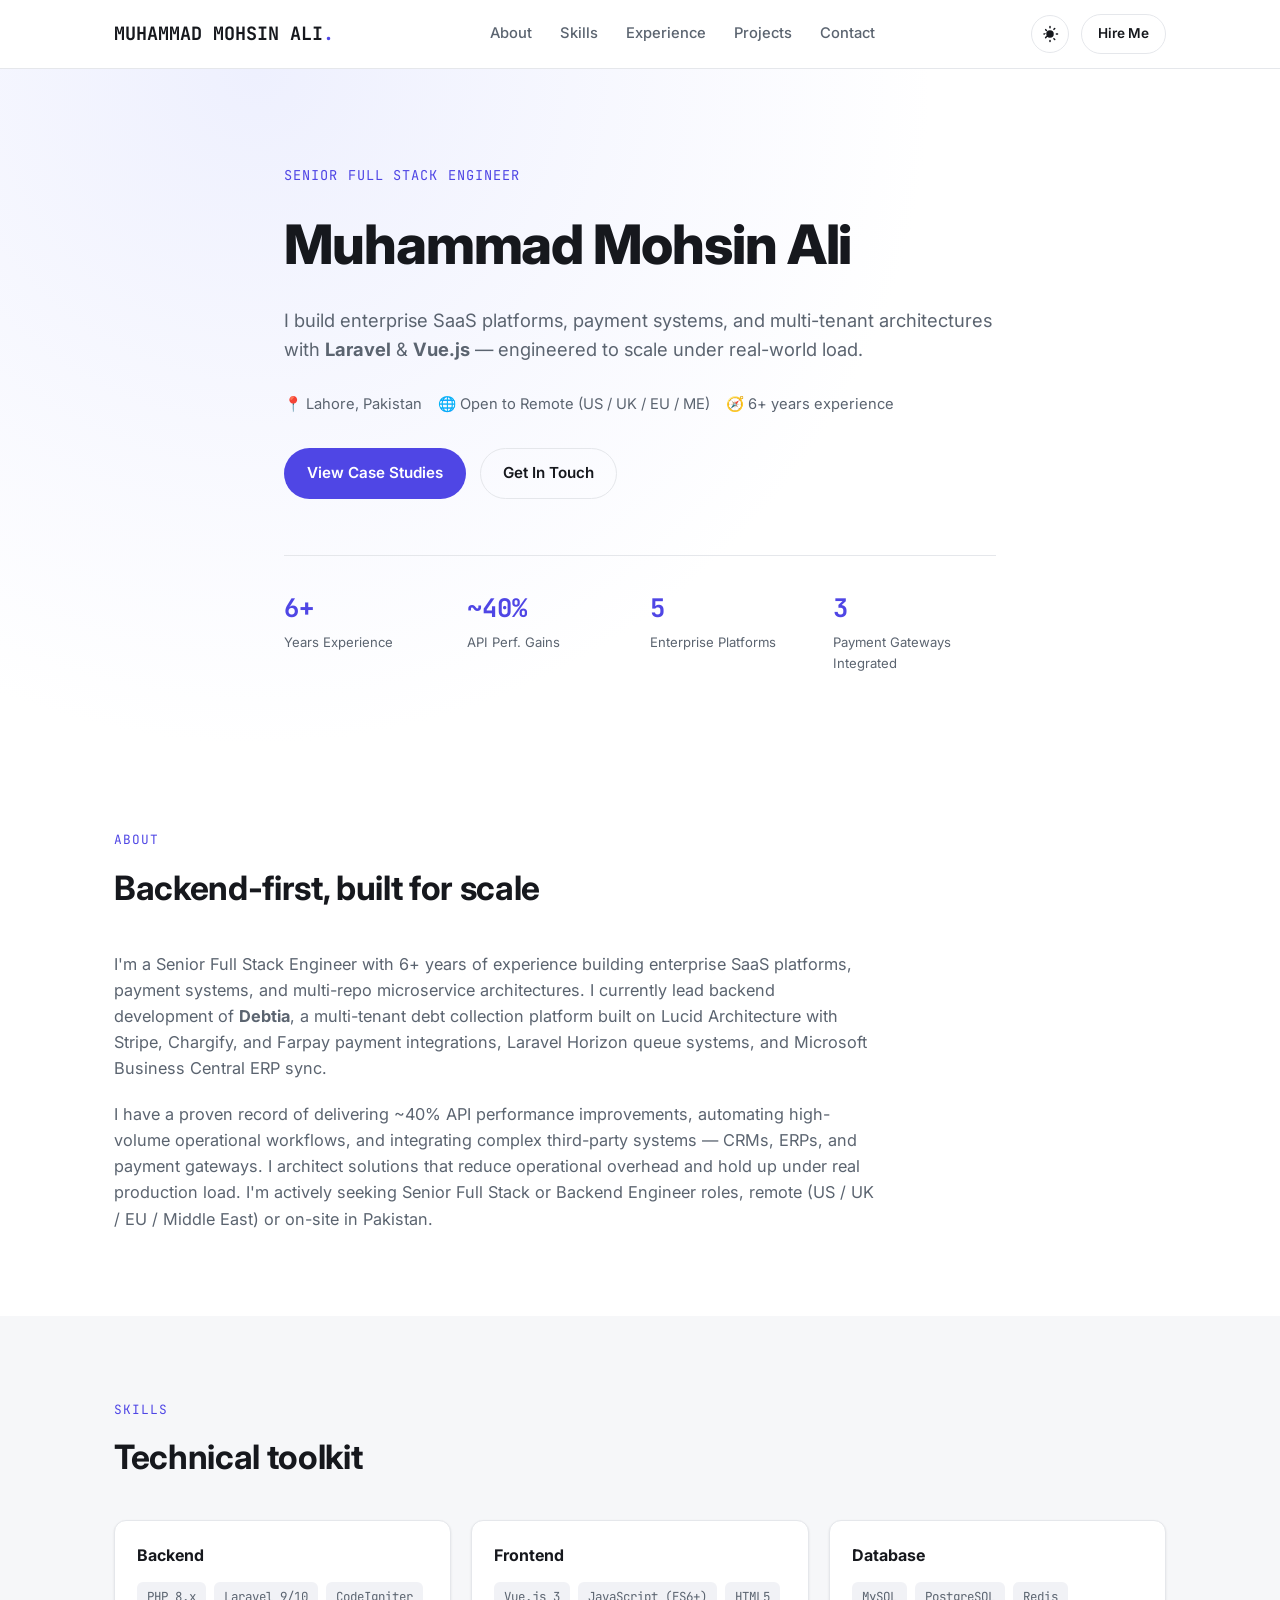
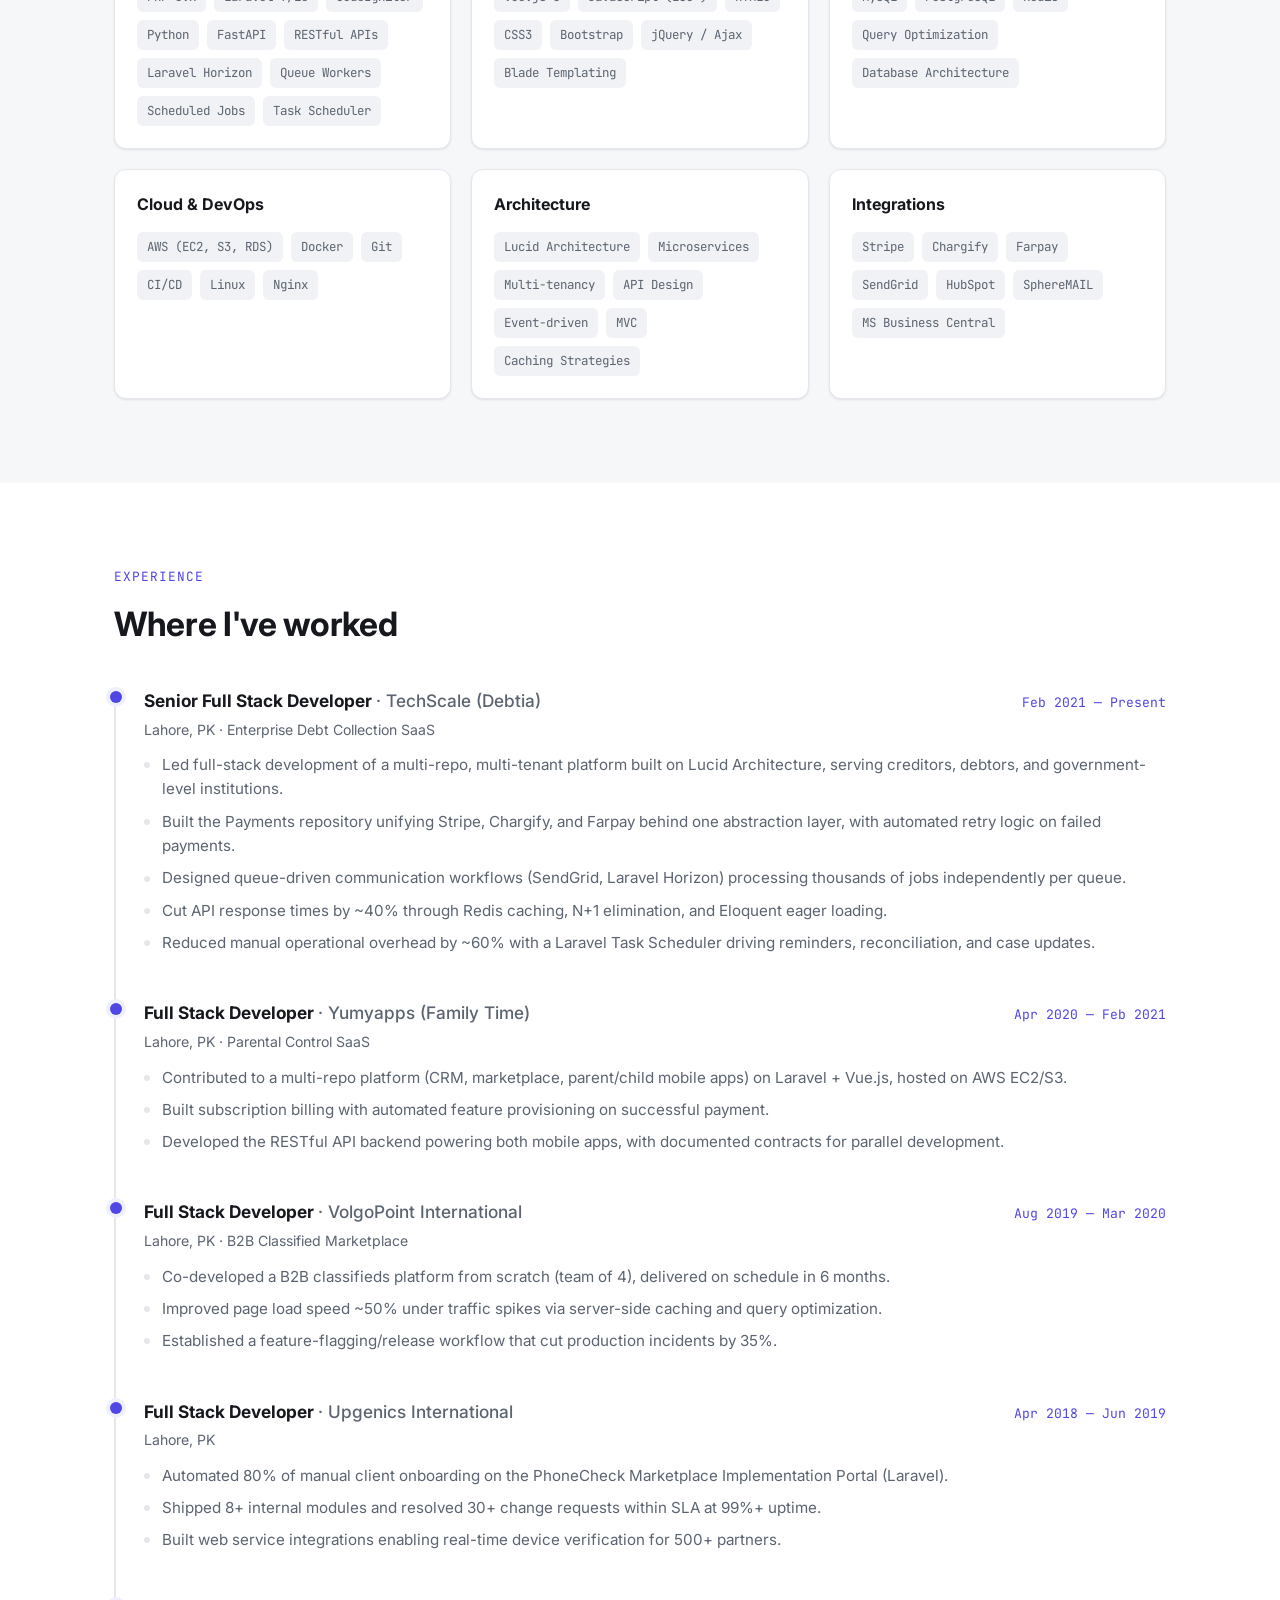
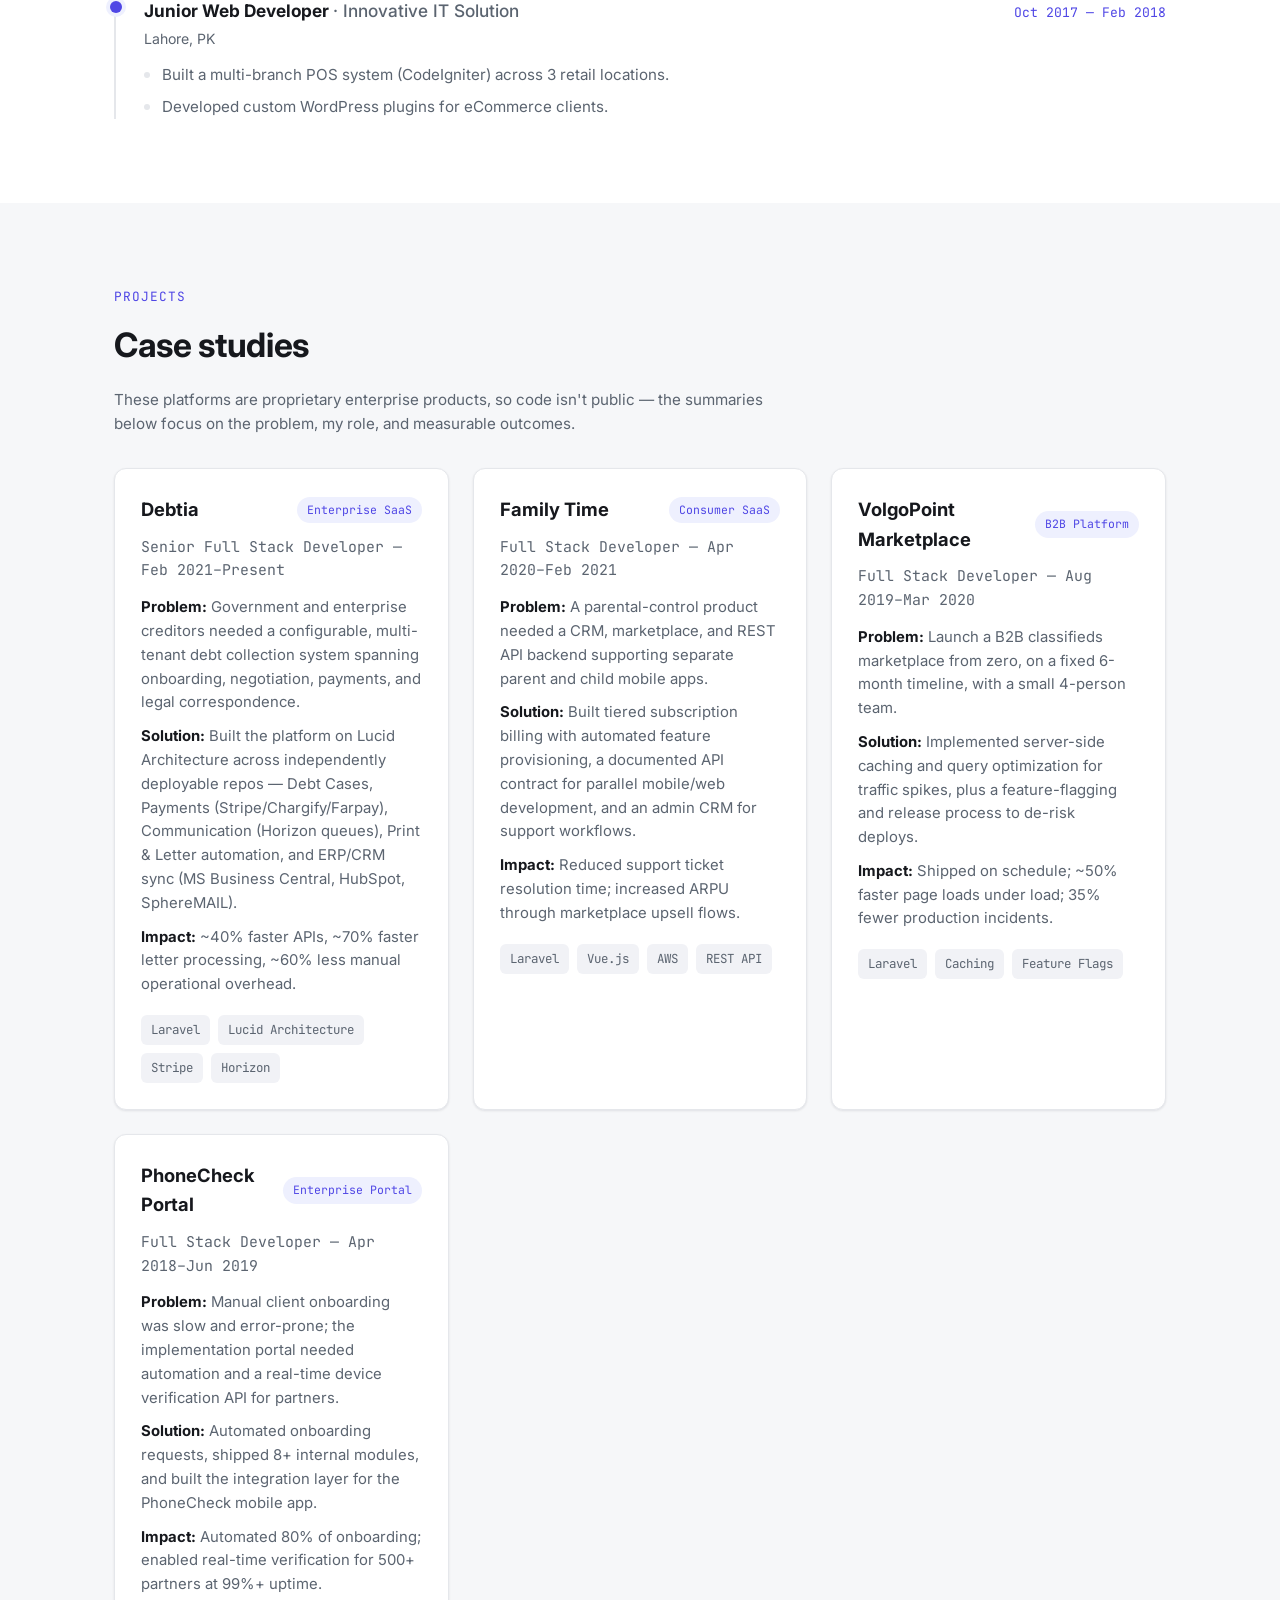
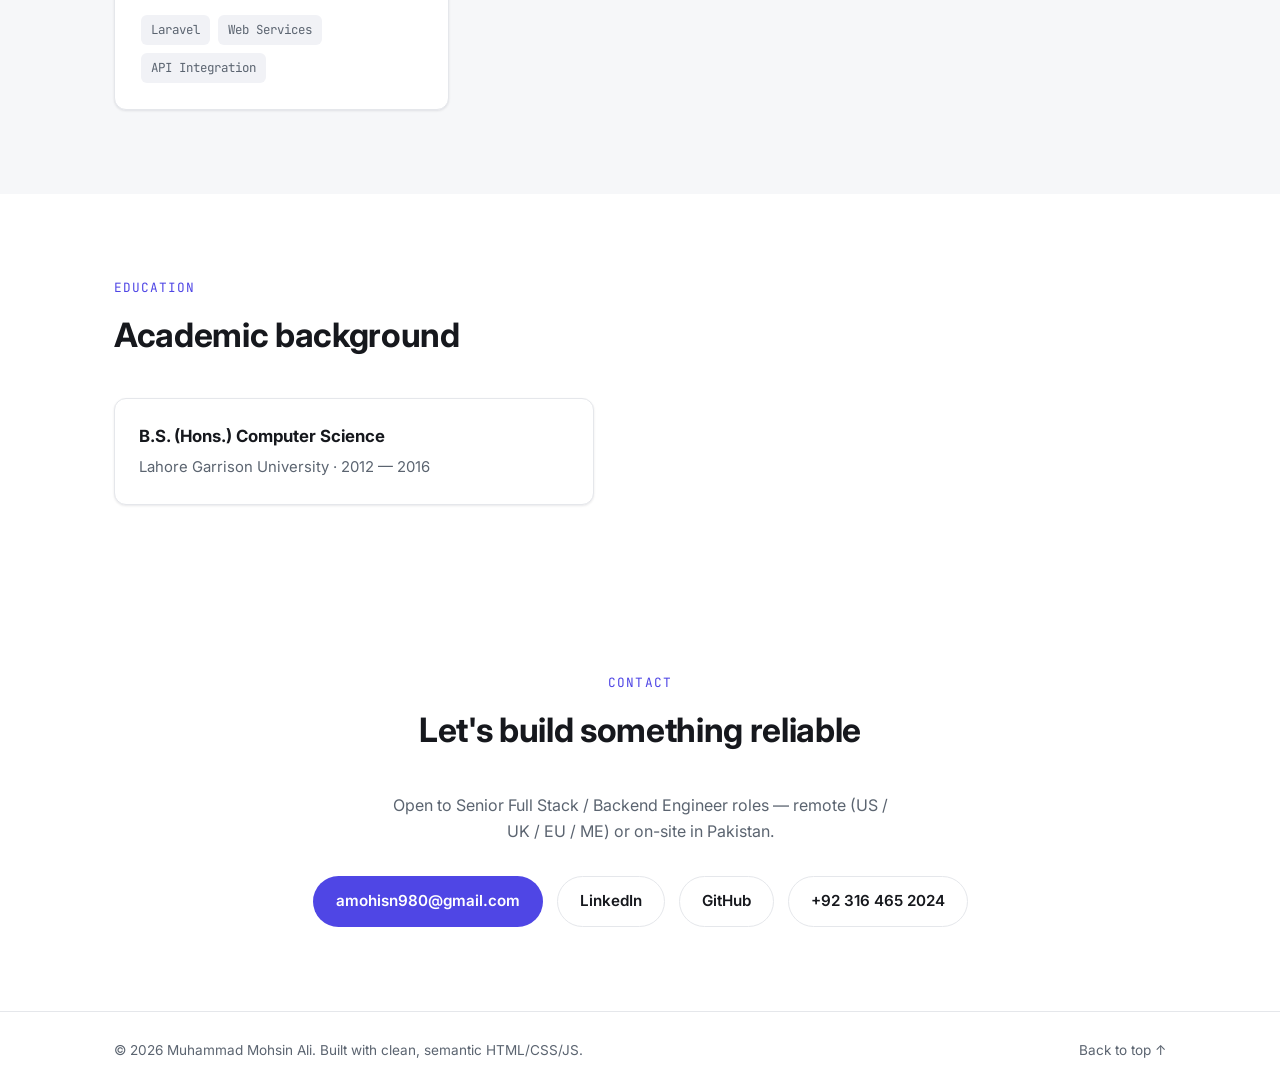
==== index.html @ e459db91 "portfolio updated" ====
<!DOCTYPE html>
<html lang="en">
<head>
<meta charset="UTF-8">
<meta name="viewport" content="width=device-width, initial-scale=1.0">
<title>Muhammad Mohsin Ali — Senior Full Stack Engineer</title>
<meta name="description" content="Senior Full Stack Engineer specializing in Laravel, Vue.js, and cloud architecture for enterprise SaaS and payment platforms.">
<link rel="preconnect" href="https://fonts.googleapis.com">
<link rel="preconnect" href="https://fonts.gstatic.com" crossorigin>
<link href="https://fonts.googleapis.com/css2?family=Inter:wght@400;500;600;700;800&family=JetBrains+Mono:wght@400;500;600&display=swap" rel="stylesheet">
<link rel="stylesheet" href="css/style.css">
</head>
<body>

<a class="skip-link" href="#main">Skip to content</a>

<header class="site-header" id="top">
  <div class="container header-inner">
    <a href="#top" class="logo">MUHAMMAD MOHSIN ALI<span class="logo-dot">.</span></a>

    <nav class="nav" id="nav">
      <a href="#about">About</a>
      <a href="#skills">Skills</a>
      <a href="#experience">Experience</a>
      <a href="#projects">Projects</a>
      <a href="#contact">Contact</a>
    </nav>

    <div class="header-actions">
      <button class="theme-toggle" id="themeToggle" aria-label="Toggle color theme" type="button">
        <svg class="icon-sun" viewBox="0 0 24 24" width="18" height="18" aria-hidden="true"><path fill="currentColor" d="M12 4.5a1 1 0 0 1-1-1V2a1 1 0 1 1 2 0v1.5a1 1 0 0 1-1 1zm0 15a1 1 0 0 1 1 1V22a1 1 0 1 1-2 0v-1.5a1 1 0 0 1 1-1zm7.5-7.5a1 1 0 0 1 1-1H22a1 1 0 1 1 0 2h-1.5a1 1 0 0 1-1-1zm-15 0a1 1 0 0 1 1 1H4a1 1 0 1 1 0-2h1.5a1 1 0 0 1 1 1zm12.02-5.52a1 1 0 0 1 0-1.42l1.06-1.06a1 1 0 1 1 1.42 1.42l-1.06 1.06a1 1 0 0 1-1.42 0zm-11.04 11.04a1 1 0 0 1 0-1.42l1.06-1.06a1 1 0 1 1 1.42 1.42L6.9 17.52a1 1 0 0 1-1.42 0zm11.04 0a1 1 0 0 1 1.42 0l1.06 1.06a1 1 0 1 1-1.42 1.42l-1.06-1.06a1 1 0 0 1 0-1.42zM5.52 5.52a1 1 0 0 1 1.42 0l1.06 1.06a1 1 0 1 1-1.42 1.42L5.52 6.94a1 1 0 0 1 0-1.42zM12 7a5 5 0 1 1 0 10 5 5 0 0 1 0-10z"/></svg>
        <svg class="icon-moon" viewBox="0 0 24 24" width="18" height="18" aria-hidden="true"><path fill="currentColor" d="M20.742 13.045a8.088 8.088 0 0 1-2.077.273c-4.508 0-8.16-3.653-8.16-8.16 0-1.313.313-2.552.868-3.65a.75.75 0 0 0-.917-1.026A10.083 10.083 0 0 0 3 10.917C3 16.478 7.522 21 13.083 21a10.083 10.083 0 0 0 8.475-4.535.75.75 0 0 0-.816-1.42z"/></svg>
      </button>
      <a class="btn btn-sm btn-outline" href="mailto:amohisn980@gmail.com">Hire Me</a>
      <button class="nav-toggle" id="navToggle" aria-label="Toggle navigation" aria-expanded="false" type="button">
        <span></span><span></span><span></span>
      </button>
    </div>
  </div>
</header>

<main id="main">

  <!-- HERO -->
  <section class="hero">
    <div class="container hero-inner">
      <p class="eyebrow">Senior Full Stack Engineer</p>
      <h1>Muhammad Mohsin Ali</h1>
      <p class="hero-sub">I build enterprise SaaS platforms, payment systems, and multi-tenant architectures with <strong>Laravel</strong> &amp; <strong>Vue.js</strong> — engineered to scale under real-world load.</p>

      <ul class="hero-meta">
        <li>📍 Lahore, Pakistan</li>
        <li>🌐 Open to Remote (US / UK / EU / ME)</li>
        <li>🧭 6+ years experience</li>
      </ul>

      <div class="hero-actions">
        <a href="#projects" class="btn btn-primary">View Case Studies</a>
        <a href="#contact" class="btn btn-outline">Get In Touch</a>
      </div>

      <div class="hero-stats">
        <div class="stat"><span class="stat-num">6+</span><span class="stat-label">Years Experience</span></div>
        <div class="stat"><span class="stat-num">~40%</span><span class="stat-label">API Perf. Gains</span></div>
        <div class="stat"><span class="stat-num">5</span><span class="stat-label">Enterprise Platforms</span></div>
        <div class="stat"><span class="stat-num">3</span><span class="stat-label">Payment Gateways Integrated</span></div>
      </div>
    </div>
  </section>

  <!-- ABOUT -->
  <section class="section" id="about">
    <div class="container">
      <p class="section-eyebrow">About</p>
      <h2 class="section-title">Backend-first, built for scale</h2>
      <div class="about-grid">
        <p class="about-text">
          I'm a Senior Full Stack Engineer with 6+ years of experience building enterprise SaaS platforms, payment systems,
          and multi-repo microservice architectures. I currently lead backend development of <strong>Debtia</strong>, a
          multi-tenant debt collection platform built on Lucid Architecture with Stripe, Chargify, and Farpay payment
          integrations, Laravel Horizon queue systems, and Microsoft Business Central ERP sync.
        </p>
        <p class="about-text">
          I have a proven record of delivering ~40% API performance improvements, automating high-volume operational
          workflows, and integrating complex third-party systems — CRMs, ERPs, and payment gateways. I architect solutions
          that reduce operational overhead and hold up under real production load. I'm actively seeking Senior Full Stack
          or Backend Engineer roles, remote (US / UK / EU / Middle East) or on-site in Pakistan.
        </p>
      </div>
    </div>
  </section>

  <!-- SKILLS -->
  <section class="section section-alt" id="skills">
    <div class="container">
      <p class="section-eyebrow">Skills</p>
      <h2 class="section-title">Technical toolkit</h2>

      <div class="skills-grid">
        <div class="skill-card">
          <h3>Backend</h3>
          <div class="tag-list">
            <span class="tag">PHP 8.x</span><span class="tag">Laravel 9/10</span><span class="tag">CodeIgniter</span>
            <span class="tag">Python</span><span class="tag">FastAPI</span>
            <span class="tag">RESTful APIs</span><span class="tag">Laravel Horizon</span><span class="tag">Queue Workers</span>
            <span class="tag">Scheduled Jobs</span><span class="tag">Task Scheduler</span>
          </div>
        </div>
        <div class="skill-card">
          <h3>Frontend</h3>
          <div class="tag-list">
            <span class="tag">Vue.js 3</span><span class="tag">JavaScript (ES6+)</span><span class="tag">HTML5</span>
            <span class="tag">CSS3</span><span class="tag">Bootstrap</span><span class="tag">jQuery / Ajax</span>
            <span class="tag">Blade Templating</span>
          </div>
        </div>
        <div class="skill-card">
          <h3>Database</h3>
          <div class="tag-list">
            <span class="tag">MySQL</span><span class="tag">PostgreSQL</span><span class="tag">Redis</span>
            <span class="tag">Query Optimization</span><span class="tag">Database Architecture</span>
          </div>
        </div>
        <div class="skill-card">
          <h3>Cloud &amp; DevOps</h3>
          <div class="tag-list">
            <span class="tag">AWS (EC2, S3, RDS)</span><span class="tag">Docker</span><span class="tag">Git</span>
            <span class="tag">CI/CD</span><span class="tag">Linux</span><span class="tag">Nginx</span>
          </div>
        </div>
        <div class="skill-card">
          <h3>Architecture</h3>
          <div class="tag-list">
            <span class="tag">Lucid Architecture</span><span class="tag">Microservices</span><span class="tag">Multi-tenancy</span>
            <span class="tag">API Design</span><span class="tag">Event-driven</span><span class="tag">MVC</span>
            <span class="tag">Caching Strategies</span>
          </div>
        </div>
        <div class="skill-card">
          <h3>Integrations</h3>
          <div class="tag-list">
            <span class="tag">Stripe</span><span class="tag">Chargify</span><span class="tag">Farpay</span>
            <span class="tag">SendGrid</span><span class="tag">HubSpot</span><span class="tag">SphereMAIL</span>
            <span class="tag">MS Business Central</span>
          </div>
        </div>
      </div>
    </div>
  </section>

  <!-- EXPERIENCE -->
  <section class="section" id="experience">
    <div class="container">
      <p class="section-eyebrow">Experience</p>
      <h2 class="section-title">Where I've worked</h2>

      <ol class="timeline">
        <li class="timeline-item">
          <div class="timeline-marker"></div>
          <div class="timeline-content">
            <div class="timeline-head">
              <h3>Senior Full Stack Developer <span class="timeline-company">· TechScale (Debtia)</span></h3>
              <span class="timeline-date">Feb 2021 — Present</span>
            </div>
            <p class="timeline-loc">Lahore, PK · Enterprise Debt Collection SaaS</p>
            <ul>
              <li>Led full-stack development of a multi-repo, multi-tenant platform built on Lucid Architecture, serving creditors, debtors, and government-level institutions.</li>
              <li>Built the Payments repository unifying Stripe, Chargify, and Farpay behind one abstraction layer, with automated retry logic on failed payments.</li>
              <li>Designed queue-driven communication workflows (SendGrid, Laravel Horizon) processing thousands of jobs independently per queue.</li>
              <li>Cut API response times by ~40% through Redis caching, N+1 elimination, and Eloquent eager loading.</li>
              <li>Reduced manual operational overhead by ~60% with a Laravel Task Scheduler driving reminders, reconciliation, and case updates.</li>
            </ul>
          </div>
        </li>

        <li class="timeline-item">
          <div class="timeline-marker"></div>
          <div class="timeline-content">
            <div class="timeline-head">
              <h3>Full Stack Developer <span class="timeline-company">· Yumyapps (Family Time)</span></h3>
              <span class="timeline-date">Apr 2020 — Feb 2021</span>
            </div>
            <p class="timeline-loc">Lahore, PK · Parental Control SaaS</p>
            <ul>
              <li>Contributed to a multi-repo platform (CRM, marketplace, parent/child mobile apps) on Laravel + Vue.js, hosted on AWS EC2/S3.</li>
              <li>Built subscription billing with automated feature provisioning on successful payment.</li>
              <li>Developed the RESTful API backend powering both mobile apps, with documented contracts for parallel development.</li>
            </ul>
          </div>
        </li>

        <li class="timeline-item">
          <div class="timeline-marker"></div>
          <div class="timeline-content">
            <div class="timeline-head">
              <h3>Full Stack Developer <span class="timeline-company">· VolgoPoint International</span></h3>
              <span class="timeline-date">Aug 2019 — Mar 2020</span>
            </div>
            <p class="timeline-loc">Lahore, PK · B2B Classified Marketplace</p>
            <ul>
              <li>Co-developed a B2B classifieds platform from scratch (team of 4), delivered on schedule in 6 months.</li>
              <li>Improved page load speed ~50% under traffic spikes via server-side caching and query optimization.</li>
              <li>Established a feature-flagging/release workflow that cut production incidents by 35%.</li>
            </ul>
          </div>
        </li>

        <li class="timeline-item">
          <div class="timeline-marker"></div>
          <div class="timeline-content">
            <div class="timeline-head">
              <h3>Full Stack Developer <span class="timeline-company">· Upgenics International</span></h3>
              <span class="timeline-date">Apr 2018 — Jun 2019</span>
            </div>
            <p class="timeline-loc">Lahore, PK</p>
            <ul>
              <li>Automated 80% of manual client onboarding on the PhoneCheck Marketplace Implementation Portal (Laravel).</li>
              <li>Shipped 8+ internal modules and resolved 30+ change requests within SLA at 99%+ uptime.</li>
              <li>Built web service integrations enabling real-time device verification for 500+ partners.</li>
            </ul>
          </div>
        </li>

        <li class="timeline-item">
          <div class="timeline-marker"></div>
          <div class="timeline-content">
            <div class="timeline-head">
              <h3>Junior Web Developer <span class="timeline-company">· Innovative IT Solution</span></h3>
              <span class="timeline-date">Oct 2017 — Feb 2018</span>
            </div>
            <p class="timeline-loc">Lahore, PK</p>
            <ul>
              <li>Built a multi-branch POS system (CodeIgniter) across 3 retail locations.</li>
              <li>Developed custom WordPress plugins for eCommerce clients.</li>
            </ul>
          </div>
        </li>
      </ol>
    </div>
  </section>

  <!-- PROJECTS / CASE STUDIES -->
  <section class="section section-alt" id="projects">
    <div class="container">
      <p class="section-eyebrow">Projects</p>
      <h2 class="section-title">Case studies</h2>
      <p class="section-note">These platforms are proprietary enterprise products, so code isn't public — the summaries below focus on the problem, my role, and measurable outcomes.</p>

      <div class="case-grid">
        <article class="case-card">
          <div class="case-head">
            <h3>Debtia</h3>
            <span class="case-tag">Enterprise SaaS</span>
          </div>
          <p class="case-role">Senior Full Stack Developer — Feb 2021–Present</p>
          <p><strong>Problem:</strong> Government and enterprise creditors needed a configurable, multi-tenant debt collection system spanning onboarding, negotiation, payments, and legal correspondence.</p>
          <p><strong>Solution:</strong> Built the platform on Lucid Architecture across independently deployable repos — Debt Cases, Payments (Stripe/Chargify/Farpay), Communication (Horizon queues), Print &amp; Letter automation, and ERP/CRM sync (MS Business Central, HubSpot, SphereMAIL).</p>
          <p><strong>Impact:</strong> ~40% faster APIs, ~70% faster letter processing, ~60% less manual operational overhead.</p>
          <div class="tag-list">
            <span class="tag">Laravel</span><span class="tag">Lucid Architecture</span><span class="tag">Stripe</span><span class="tag">Horizon</span>
          </div>
        </article>

        <article class="case-card">
          <div class="case-head">
            <h3>Family Time</h3>
            <span class="case-tag">Consumer SaaS</span>
          </div>
          <p class="case-role">Full Stack Developer — Apr 2020–Feb 2021</p>
          <p><strong>Problem:</strong> A parental-control product needed a CRM, marketplace, and REST API backend supporting separate parent and child mobile apps.</p>
          <p><strong>Solution:</strong> Built tiered subscription billing with automated feature provisioning, a documented API contract for parallel mobile/web development, and an admin CRM for support workflows.</p>
          <p><strong>Impact:</strong> Reduced support ticket resolution time; increased ARPU through marketplace upsell flows.</p>
          <div class="tag-list">
            <span class="tag">Laravel</span><span class="tag">Vue.js</span><span class="tag">AWS</span><span class="tag">REST API</span>
          </div>
        </article>

        <article class="case-card">
          <div class="case-head">
            <h3>VolgoPoint Marketplace</h3>
            <span class="case-tag">B2B Platform</span>
          </div>
          <p class="case-role">Full Stack Developer — Aug 2019–Mar 2020</p>
          <p><strong>Problem:</strong> Launch a B2B classifieds marketplace from zero, on a fixed 6-month timeline, with a small 4-person team.</p>
          <p><strong>Solution:</strong> Implemented server-side caching and query optimization for traffic spikes, plus a feature-flagging and release process to de-risk deploys.</p>
          <p><strong>Impact:</strong> Shipped on schedule; ~50% faster page loads under load; 35% fewer production incidents.</p>
          <div class="tag-list">
            <span class="tag">Laravel</span><span class="tag">Caching</span><span class="tag">Feature Flags</span>
          </div>
        </article>

        <article class="case-card">
          <div class="case-head">
            <h3>PhoneCheck Portal</h3>
            <span class="case-tag">Enterprise Portal</span>
          </div>
          <p class="case-role">Full Stack Developer — Apr 2018–Jun 2019</p>
          <p><strong>Problem:</strong> Manual client onboarding was slow and error-prone; the implementation portal needed automation and a real-time device verification API for partners.</p>
          <p><strong>Solution:</strong> Automated onboarding requests, shipped 8+ internal modules, and built the integration layer for the PhoneCheck mobile app.</p>
          <p><strong>Impact:</strong> Automated 80% of onboarding; enabled real-time verification for 500+ partners at 99%+ uptime.</p>
          <div class="tag-list">
            <span class="tag">Laravel</span><span class="tag">Web Services</span><span class="tag">API Integration</span>
          </div>
        </article>
      </div>
    </div>
  </section>

  <!-- EDUCATION -->
  <section class="section" id="education">
    <div class="container">
      <p class="section-eyebrow">Education</p>
      <h2 class="section-title">Academic background</h2>
      <div class="edu-card">
        <h3>B.S. (Hons.) Computer Science</h3>
        <p>Lahore Garrison University · 2012 — 2016</p>
      </div>
    </div>
  </section>

  <!-- CONTACT -->
  <section class="section section-cta" id="contact">
    <div class="container cta-inner">
      <p class="section-eyebrow">Contact</p>
      <h2 class="section-title">Let's build something reliable</h2>
      <p class="cta-text">Open to Senior Full Stack / Backend Engineer roles — remote (US / UK / EU / ME) or on-site in Pakistan.</p>
      <div class="contact-links">
        <a class="btn btn-primary" href="mailto:amohisn980@gmail.com">amohisn980@gmail.com</a>
        <a class="btn btn-outline" href="https://linkedin.com/in/mohxin-ali" target="_blank" rel="noopener">LinkedIn</a>
        <a class="btn btn-outline" href="https://github.com/mohsin980" target="_blank" rel="noopener">GitHub</a>
        <a class="btn btn-outline" href="tel:+923164652024">+92 316 465 2024</a>
      </div>
    </div>
  </section>

</main>

<footer class="site-footer">
  <div class="container footer-inner">
    <p>&copy; <span id="year"></span> Muhammad Mohsin Ali. Built with clean, semantic HTML/CSS/JS.</p>
    <a href="#top">Back to top ↑</a>
  </div>
</footer>

<script src="js/script.js"></script>
</body>
</html>
---- css/style.css ----
/* ==========================================================================
   Design tokens
   ========================================================================== */
:root {
  --bg: #ffffff;
  --bg-alt: #f6f7f9;
  --surface: #ffffff;
  --border: #e5e7eb;
  --text: #16181d;
  --text-muted: #5b6470;
  --accent: #4f46e5;
  --accent-hover: #4338ca;
  --accent-soft: #eef0fe;
  --tag-bg: #f1f2f6;
  --font-sans: 'Inter', -apple-system, BlinkMacSystemFont, 'Segoe UI', sans-serif;
  --font-mono: 'JetBrains Mono', 'SFMono-Regular', Consolas, monospace;
  --radius: 12px;
  --shadow: 0 1px 2px rgba(16, 24, 40, 0.04), 0 1px 3px rgba(16, 24, 40, 0.06);
  --max-width: 1100px;
}

[data-theme="dark"] {
  --bg: #0d0f14;
  --bg-alt: #12151c;
  --surface: #171a22;
  --border: #262a35;
  --text: #eef0f4;
  --text-muted: #9aa2b1;
  --accent: #818cf8;
  --accent-hover: #a5b0fb;
  --accent-soft: #1c1f3a;
  --tag-bg: #1d2029;
  --shadow: 0 1px 2px rgba(0, 0, 0, 0.3), 0 4px 12px rgba(0, 0, 0, 0.25);
}

/* ==========================================================================
   Reset & base
   ========================================================================== */
*, *::before, *::after { box-sizing: border-box; }
html { scroll-behavior: smooth; }
body {
  margin: 0;
  font-family: var(--font-sans);
  background: var(--bg);
  color: var(--text);
  line-height: 1.6;
  -webkit-font-smoothing: antialiased;
  transition: background 0.25s ease, color 0.25s ease;
}
img { max-width: 100%; display: block; }
a { color: inherit; text-decoration: none; }
ul, ol { margin: 0; padding: 0; list-style: none; }
h1, h2, h3, p { margin: 0; }

.container {
  max-width: var(--max-width);
  margin: 0 auto;
  padding: 0 24px;
}

.skip-link {
  position: absolute;
  left: -999px;
  top: auto;
}
.skip-link:focus {
  left: 16px;
  top: 16px;
  background: var(--accent);
  color: #fff;
  padding: 8px 16px;
  border-radius: 8px;
  z-index: 200;
}

/* ==========================================================================
   Buttons
   ========================================================================== */
.btn {
  display: inline-flex;
  align-items: center;
  justify-content: center;
  gap: 6px;
  padding: 12px 22px;
  border-radius: 999px;
  font-weight: 600;
  font-size: 0.95rem;
  border: 1px solid transparent;
  cursor: pointer;
  transition: transform 0.15s ease, background 0.15s ease, border-color 0.15s ease, color 0.15s ease;
}
.btn:hover { transform: translateY(-1px); }
.btn-primary { background: var(--accent); color: #fff; }
.btn-primary:hover { background: var(--accent-hover); }
.btn-outline { background: transparent; color: var(--text); border-color: var(--border); }
.btn-outline:hover { border-color: var(--accent); color: var(--accent); }
.btn-sm { padding: 8px 16px; font-size: 0.85rem; }

/* ==========================================================================
   Header
   ========================================================================== */
.site-header {
  position: sticky;
  top: 0;
  z-index: 100;
  background: color-mix(in srgb, var(--bg) 88%, transparent);
  backdrop-filter: blur(10px);
  border-bottom: 1px solid var(--border);
}
.header-inner {
  display: flex;
  align-items: center;
  justify-content: space-between;
  height: 68px;
}
.logo {
  font-family: var(--font-mono);
  font-weight: 700;
  font-size: 1.15rem;
}
.logo-dot { color: var(--accent); }

.nav {
  display: flex;
  gap: 28px;
}
.nav a {
  font-size: 0.92rem;
  font-weight: 500;
  color: var(--text-muted);
  transition: color 0.15s ease;
}
.nav a:hover { color: var(--text); }

.header-actions {
  display: flex;
  align-items: center;
  gap: 12px;
}

.theme-toggle {
  background: var(--surface);
  border: 1px solid var(--border);
  color: var(--text);
  width: 38px;
  height: 38px;
  border-radius: 50%;
  display: inline-flex;
  align-items: center;
  justify-content: center;
  cursor: pointer;
}
.theme-toggle .icon-moon { display: none; }
[data-theme="dark"] .theme-toggle .icon-sun { display: none; }
[data-theme="dark"] .theme-toggle .icon-moon { display: block; }

.nav-toggle {
  display: none;
  flex-direction: column;
  gap: 4px;
  background: none;
  border: none;
  cursor: pointer;
  padding: 8px;
}
.nav-toggle span {
  width: 20px;
  height: 2px;
  background: var(--text);
  border-radius: 2px;
}

/* ==========================================================================
   Hero
   ========================================================================== */
.hero {
  padding: 96px 0 72px;
  background: radial-gradient(circle at 20% 0%, var(--accent-soft), transparent 55%);
}
.hero-inner { max-width: 760px; }
.eyebrow {
  font-family: var(--font-mono);
  font-size: 0.85rem;
  color: var(--accent);
  text-transform: uppercase;
  letter-spacing: 0.08em;
  margin-bottom: 14px;
}
.hero h1 {
  font-size: clamp(2.2rem, 5vw, 3.4rem);
  font-weight: 800;
  letter-spacing: -0.02em;
  margin-bottom: 18px;
}
.hero-sub {
  font-size: 1.15rem;
  color: var(--text-muted);
  max-width: 60ch;
  margin-bottom: 28px;
}
.hero-meta {
  display: flex;
  flex-wrap: wrap;
  gap: 16px;
  font-size: 0.92rem;
  color: var(--text-muted);
  margin-bottom: 32px;
}
.hero-actions {
  display: flex;
  flex-wrap: wrap;
  gap: 14px;
  margin-bottom: 56px;
}

.hero-stats {
  display: grid;
  grid-template-columns: repeat(4, 1fr);
  gap: 20px;
  border-top: 1px solid var(--border);
  padding-top: 32px;
}
.stat { display: flex; flex-direction: column; gap: 4px; }
.stat-num {
  font-family: var(--font-mono);
  font-size: 1.6rem;
  font-weight: 700;
  color: var(--accent);
}
.stat-label {
  font-size: 0.82rem;
  color: var(--text-muted);
}

/* ==========================================================================
   Sections
   ========================================================================== */
.section { padding: 84px 0; }
.section-alt { background: var(--bg-alt); }
.section-eyebrow {
  font-family: var(--font-mono);
  font-size: 0.8rem;
  color: var(--accent);
  text-transform: uppercase;
  letter-spacing: 0.08em;
  margin-bottom: 10px;
}
.section-title {
  font-size: clamp(1.6rem, 3vw, 2.1rem);
  font-weight: 700;
  letter-spacing: -0.01em;
  margin-bottom: 36px;
}
.section-note {
  color: var(--text-muted);
  font-size: 0.95rem;
  margin-top: -20px;
  margin-bottom: 32px;
  max-width: 68ch;
}

/* About */
.about-grid {
  display: grid;
  gap: 20px;
  max-width: 76ch;
}
.about-text { color: var(--text-muted); font-size: 1.02rem; }

/* Skills */
.skills-grid {
  display: grid;
  grid-template-columns: repeat(auto-fit, minmax(260px, 1fr));
  gap: 20px;
}
.skill-card {
  background: var(--surface);
  border: 1px solid var(--border);
  border-radius: var(--radius);
  padding: 22px;
  box-shadow: var(--shadow);
}
.skill-card h3 {
  font-size: 1rem;
  font-weight: 700;
  margin-bottom: 14px;
}
.tag-list { display: flex; flex-wrap: wrap; gap: 8px; }
.tag {
  font-family: var(--font-mono);
  font-size: 0.78rem;
  background: var(--tag-bg);
  color: var(--text-muted);
  padding: 5px 10px;
  border-radius: 6px;
}

/* Timeline */
.timeline {
  position: relative;
  padding-left: 28px;
  border-left: 2px solid var(--border);
  display: flex;
  flex-direction: column;
  gap: 44px;
}
.timeline-item { position: relative; }
.timeline-marker {
  position: absolute;
  left: -34px;
  top: 4px;
  width: 12px;
  height: 12px;
  border-radius: 50%;
  background: var(--accent);
  box-shadow: 0 0 0 4px var(--accent-soft);
}
.timeline-head {
  display: flex;
  flex-wrap: wrap;
  align-items: baseline;
  justify-content: space-between;
  gap: 8px;
  margin-bottom: 4px;
}
.timeline-head h3 { font-size: 1.08rem; font-weight: 700; }
.timeline-company { font-weight: 500; color: var(--text-muted); }
.timeline-date {
  font-family: var(--font-mono);
  font-size: 0.82rem;
  color: var(--accent);
  white-space: nowrap;
}
.timeline-loc {
  font-size: 0.88rem;
  color: var(--text-muted);
  margin-bottom: 12px;
}
.timeline-content ul { display: flex; flex-direction: column; gap: 8px; }
.timeline-content li {
  position: relative;
  padding-left: 18px;
  color: var(--text-muted);
  font-size: 0.95rem;
}
.timeline-content li::before {
  content: "";
  position: absolute;
  left: 0;
  top: 0.6em;
  width: 6px;
  height: 6px;
  border-radius: 50%;
  background: var(--border);
}

/* Case studies */
.case-grid {
  display: grid;
  grid-template-columns: repeat(auto-fit, minmax(320px, 1fr));
  gap: 24px;
}
.case-card {
  background: var(--surface);
  border: 1px solid var(--border);
  border-radius: var(--radius);
  padding: 26px;
  box-shadow: var(--shadow);
  display: flex;
  flex-direction: column;
  gap: 10px;
}
.case-head {
  display: flex;
  align-items: center;
  justify-content: space-between;
  gap: 12px;
}
.case-head h3 { font-size: 1.15rem; font-weight: 700; }
.case-tag {
  font-family: var(--font-mono);
  font-size: 0.72rem;
  color: var(--accent);
  background: var(--accent-soft);
  padding: 4px 10px;
  border-radius: 999px;
  white-space: nowrap;
}
.case-role {
  font-size: 0.85rem;
  color: var(--text-muted);
  font-family: var(--font-mono);
  margin-bottom: 4px;
}
.case-card p { font-size: 0.93rem; color: var(--text-muted); }
.case-card p strong { color: var(--text); }
.case-card .tag-list { margin-top: 8px; }

/* Education */
.edu-card {
  background: var(--surface);
  border: 1px solid var(--border);
  border-radius: var(--radius);
  padding: 24px;
  max-width: 480px;
  box-shadow: var(--shadow);
}
.edu-card h3 { font-size: 1.05rem; font-weight: 700; margin-bottom: 6px; }
.edu-card p { color: var(--text-muted); font-size: 0.93rem; }

/* Contact / CTA */
.section-cta { text-align: center; }
.cta-inner { display: flex; flex-direction: column; align-items: center; }
.cta-text {
  color: var(--text-muted);
  max-width: 52ch;
  margin: 0 auto 32px;
}
.contact-links {
  display: flex;
  flex-wrap: wrap;
  justify-content: center;
  gap: 14px;
}

/* Footer */
.site-footer {
  border-top: 1px solid var(--border);
  padding: 28px 0;
}
.footer-inner {
  display: flex;
  flex-wrap: wrap;
  justify-content: space-between;
  gap: 12px;
  font-size: 0.85rem;
  color: var(--text-muted);
}
.footer-inner a:hover { color: var(--accent); }

/* ==========================================================================
   Responsive
   ========================================================================== */
@media (max-width: 860px) {
  .hero-stats { grid-template-columns: repeat(2, 1fr); }
}

@media (max-width: 720px) {
  .nav {
    position: absolute;
    top: 68px;
    left: 0;
    right: 0;
    background: var(--bg);
    border-bottom: 1px solid var(--border);
    flex-direction: column;
    padding: 16px 24px;
    gap: 16px;
    display: none;
  }
  .nav.open { display: flex; }
  .nav-toggle { display: flex; }
  .header-actions .btn-sm { display: none; }
}
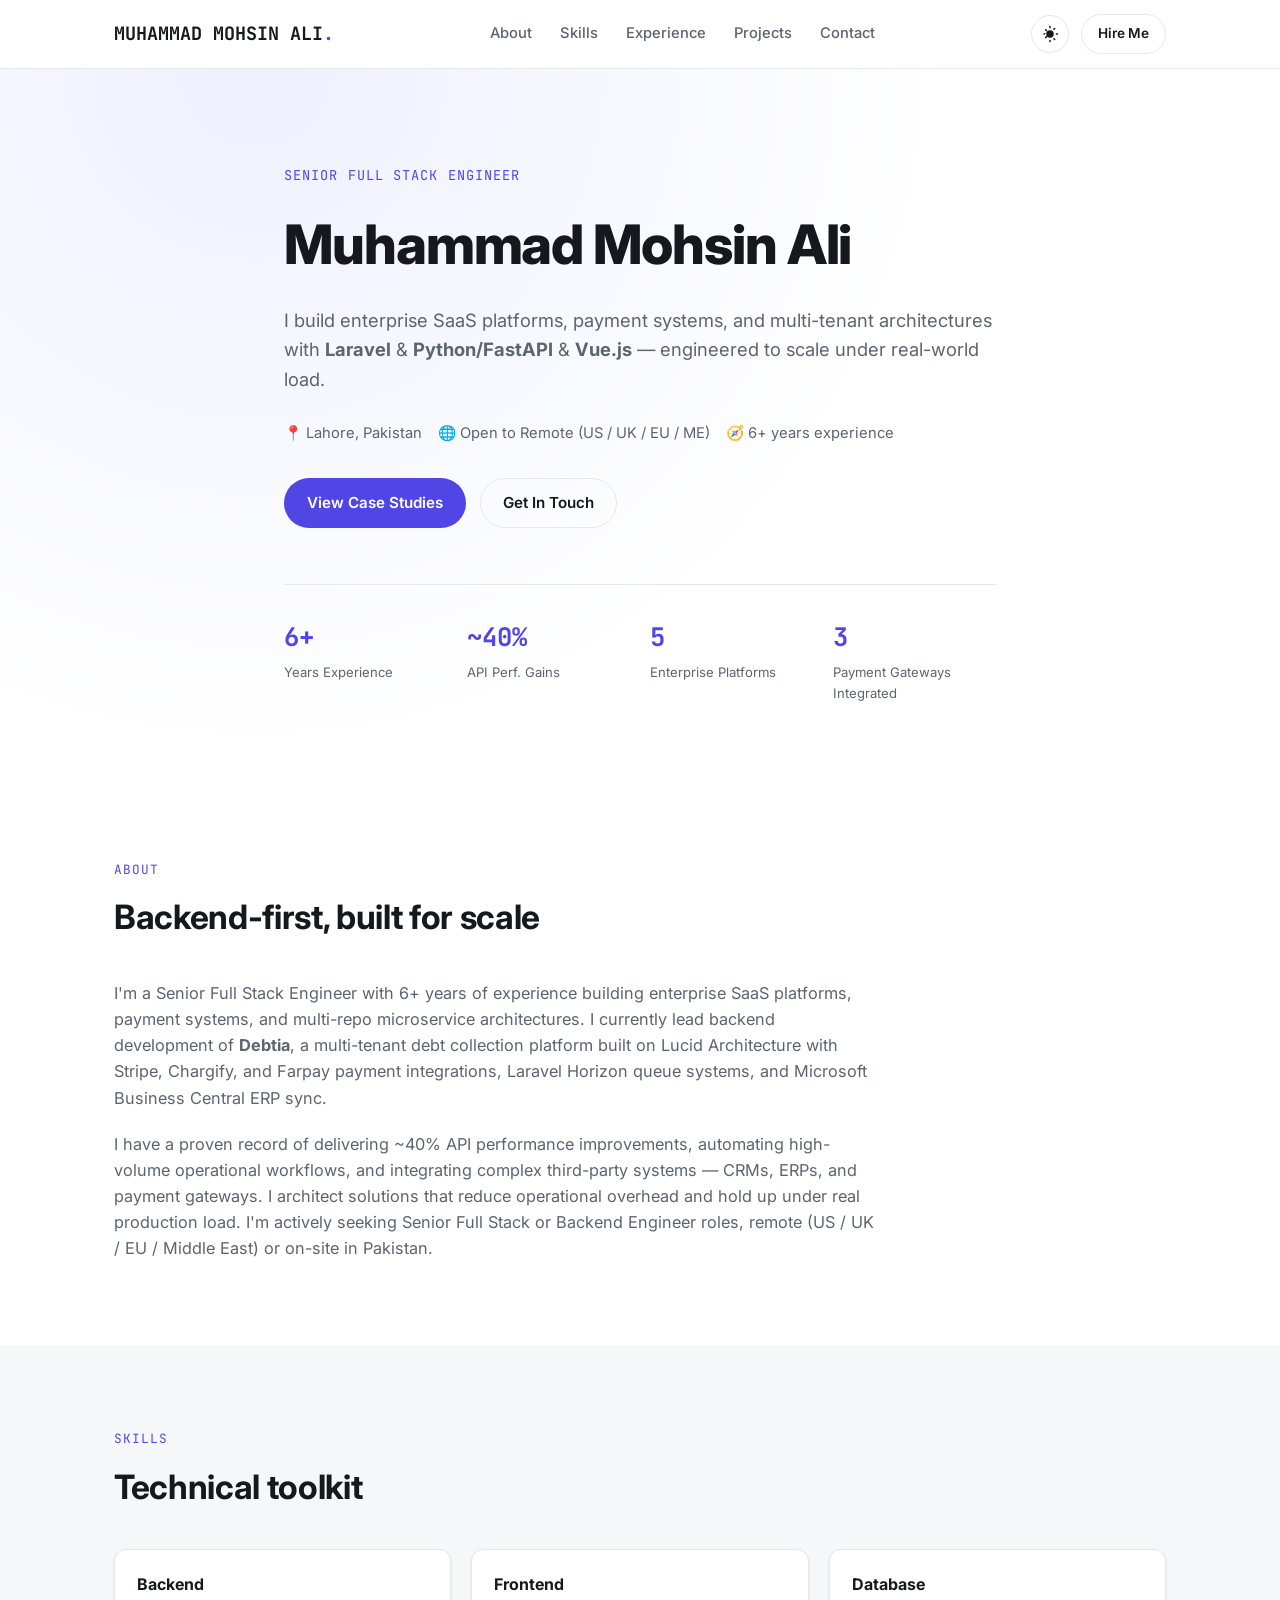
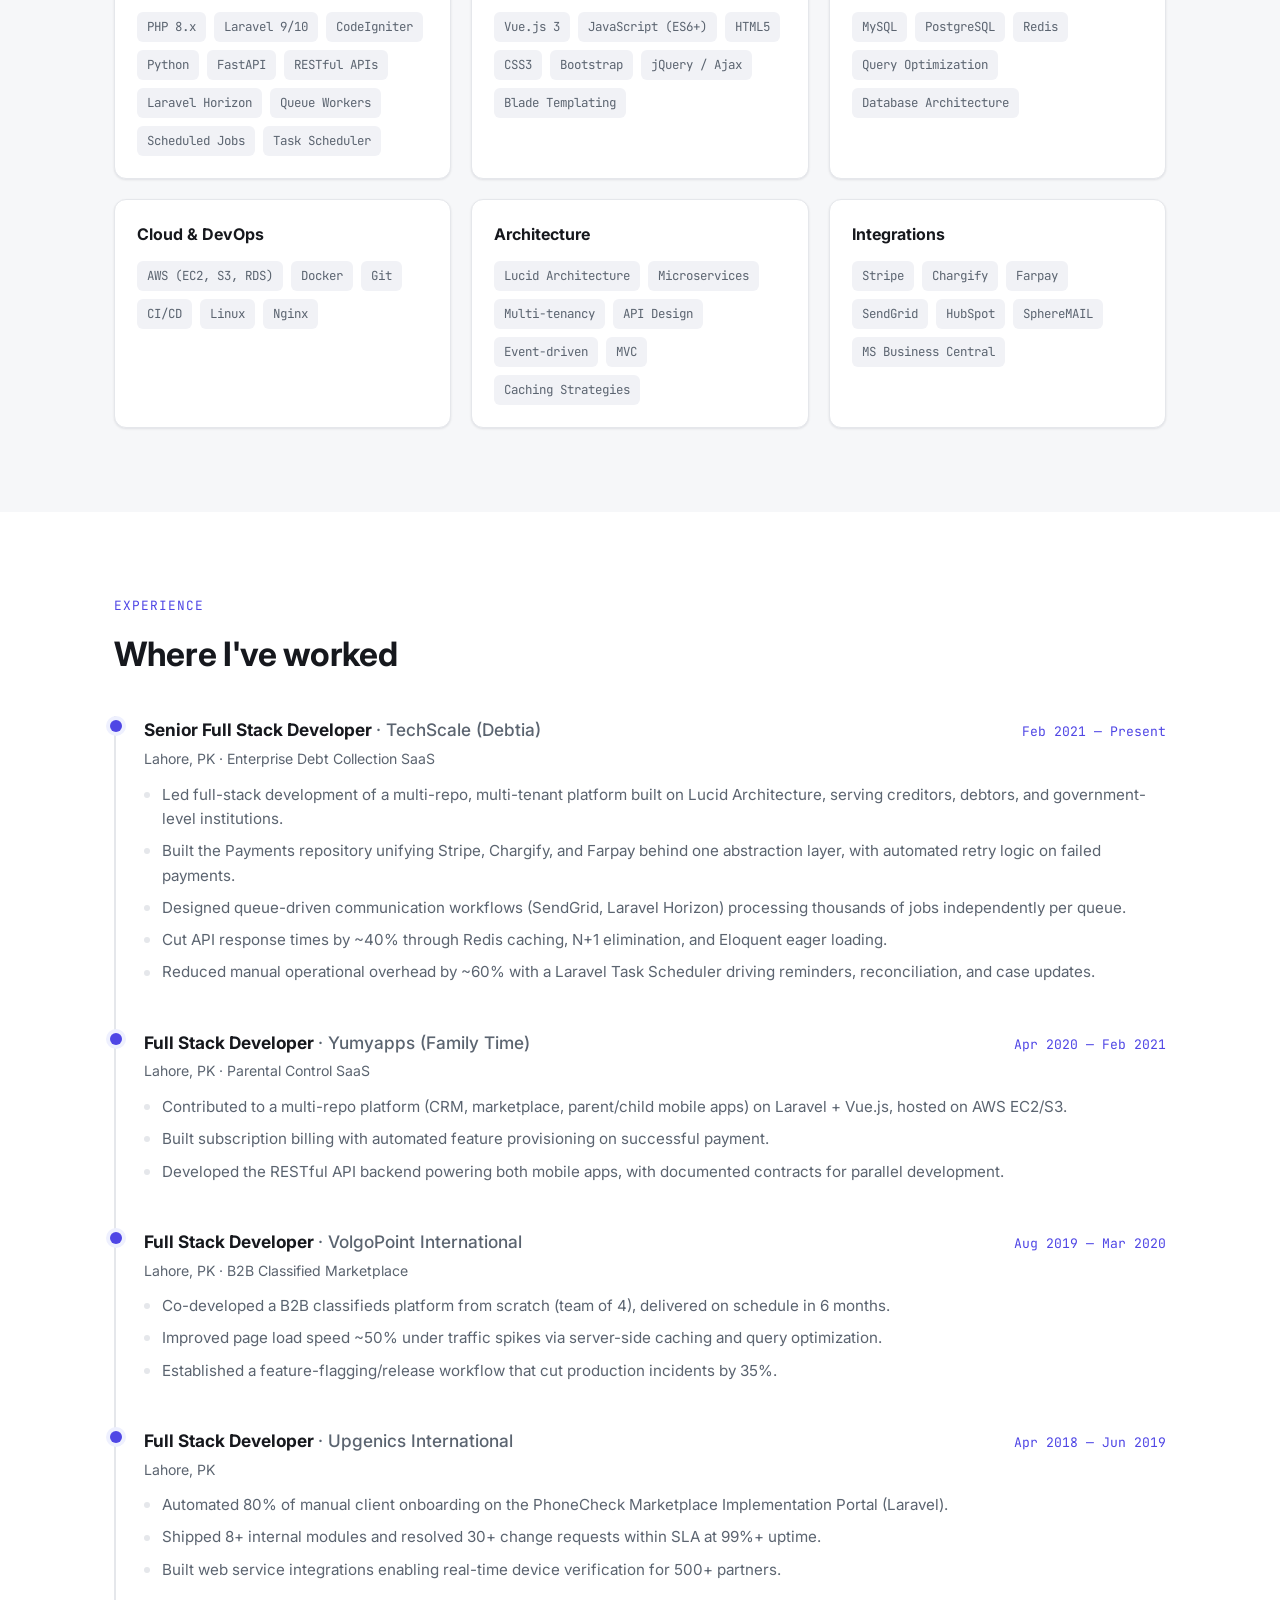
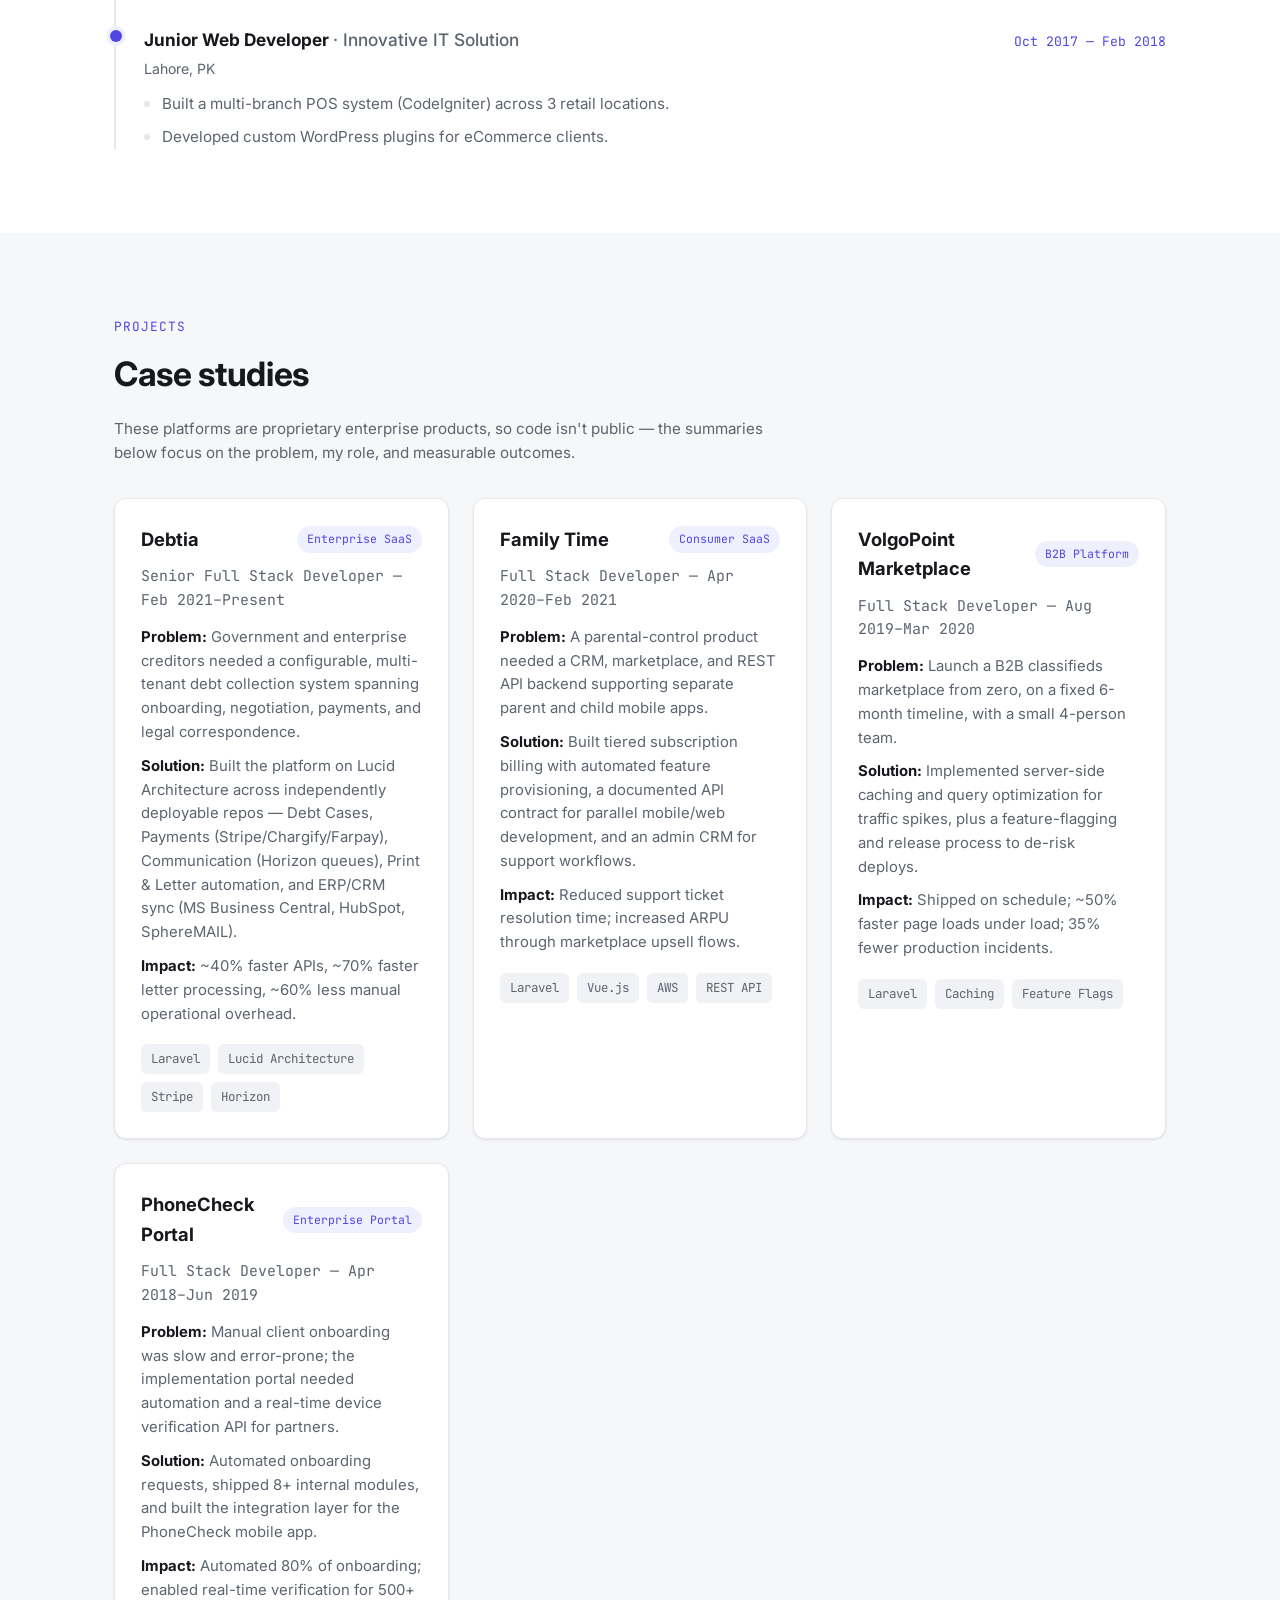
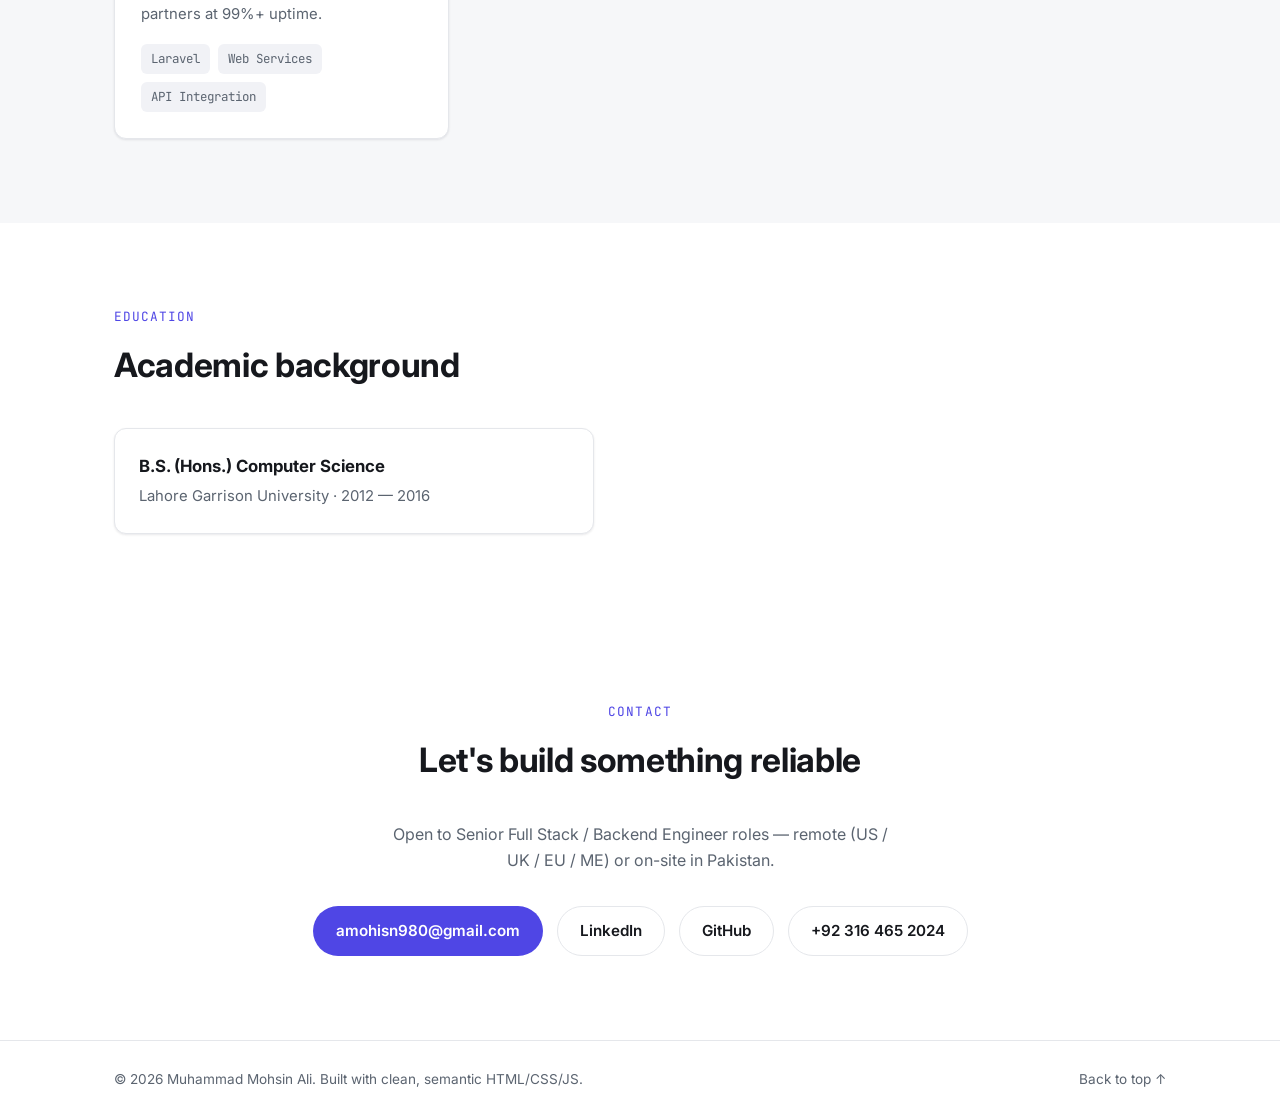
==== commit 1d9ebef5: "skill added" ====
--- a/index.html
+++ b/index.html
@@ -46,7 +46,7 @@
     <div class="container hero-inner">
       <p class="eyebrow">Senior Full Stack Engineer</p>
       <h1>Muhammad Mohsin Ali</h1>
-      <p class="hero-sub">I build enterprise SaaS platforms, payment systems, and multi-tenant architectures with <strong>Laravel</strong> &amp; <strong>Vue.js</strong> — engineered to scale under real-world load.</p>
+      <p class="hero-sub">I build enterprise SaaS platforms, payment systems, and multi-tenant architectures with <strong>Laravel</strong> &amp; <strong>Python/FastAPI</strong> &amp; <strong>Vue.js</strong> — engineered to scale under real-world load.</p>
 
       <ul class="hero-meta">
         <li>📍 Lahore, Pakistan</li>
